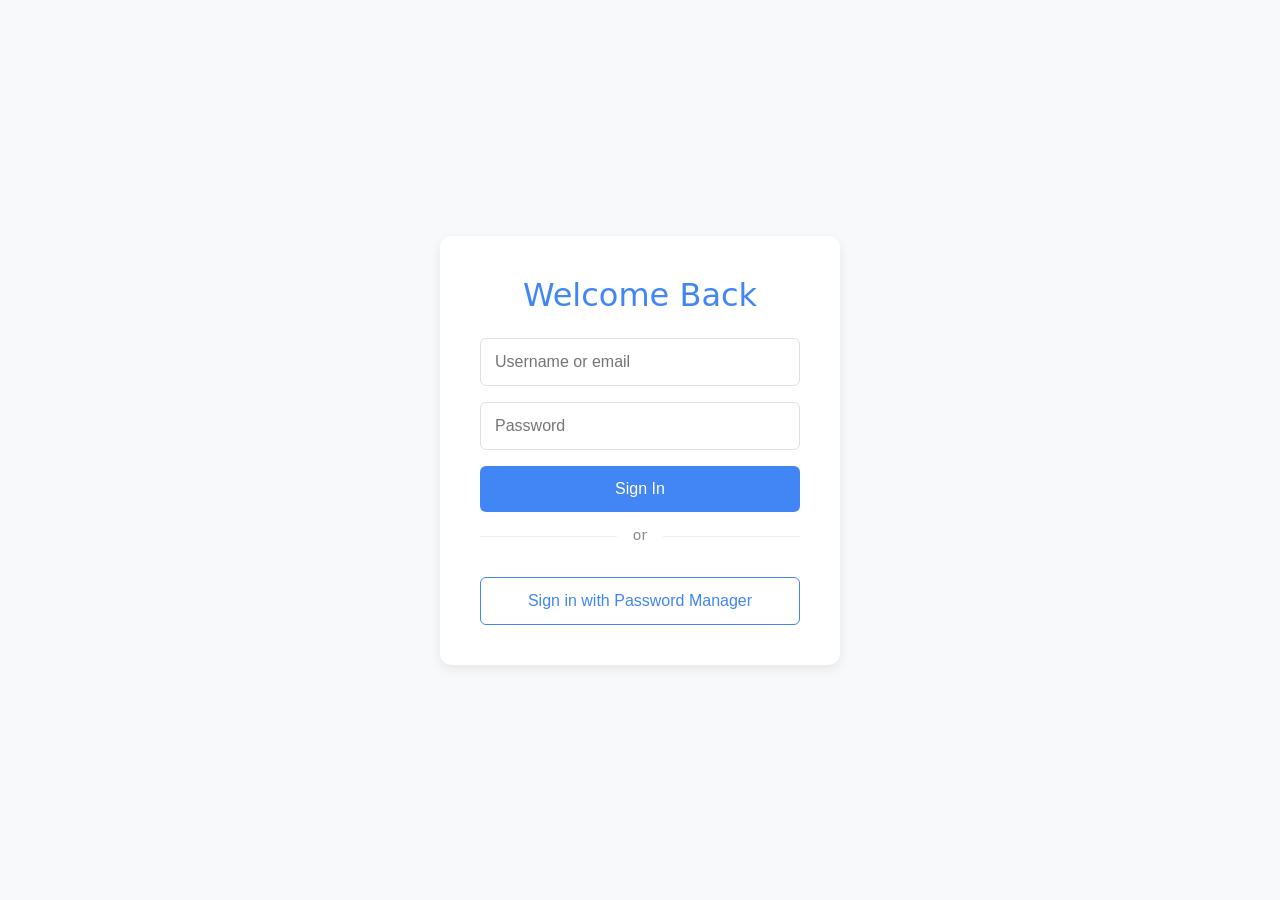
==== index.html @ 856369a7 "authenticating with PM creds" ====
<!DOCTYPE html>
<html lang="en">
<head>
  <meta charset="UTF-8">
  <meta name="viewport" content="width=device-width, initial-scale=1.0">
  <title>Secure Login</title>
  <link rel="stylesheet" href="demo.css">
</head>
<body>
  <div class="login-card">
    <h1>Welcome Back</h1>
    <div id="credentialSelector"></div>
    
    <form id="loginForm">
      <input type="text" id="username" placeholder="Username or email" required>
      <input type="password" id="password" placeholder="Password" required>
      <button type="submit" class="btn btn-primary">Sign In</button>
    </form>
    
    <div class="divider"></div>
    
    <button id="pmSignIn" class="btn btn-secondary" disabled>
      Sign in with Password Manager
    </button>
  </div>

  <script src="demo.js"></script>
</body>
</html>
---- demo.css ----
:root {
    --primary: #4285f4;
    --secondary: #34a853;
    --disabled: #e0e0e0;
    --text: #333333;
    --border: #e0e0e0;
  }
  
  body {
    font-family: 'Segoe UI', system-ui, sans-serif;
    display: grid;
    place-items: center;
    min-height: 100vh;
    margin: 0;
    background: #f8f9fa;
  }
  
  .login-card {
    width: 320px;
    padding: 2.5rem;
    background: white;
    border-radius: 12px;
    box-shadow: 0 4px 12px rgba(0, 0, 0, 0.08);
  }
  
  h1 {
    margin: 0 0 1.5rem;
    color: var(--primary);
    font-weight: 500;
    text-align: center;
  }
  
  input {
    width: 100%;
    padding: 0.875rem;
    margin-bottom: 1rem;
    border: 1px solid var(--border);
    border-radius: 6px;
    font-size: 1rem;
    box-sizing: border-box;
  }
  
  .btn {
    width: 100%;
    padding: 0.875rem;
    border: none;
    border-radius: 6px;
    font-size: 1rem;
    font-weight: 500;
    cursor: pointer;
    transition: all 0.2s ease;
  }
  
  .btn-primary {
    background: var(--primary);
    color: white;
  }
  
  .btn-primary:hover {
    background: #3367d6;
    transform: translateY(-1px);
  }
  
  .btn-secondary {
    background: white;
    color: var(--primary);
    border: 1px solid var(--primary);
    margin-top: 1rem;
  }
  
  .btn-secondary:hover {
    background: #f0f5ff;
  }
  
  .btn-secondary:disabled {
    background: white;
    color: var(--disabled);
    border-color: var(--disabled);
    cursor: not-allowed;
    transform: none;
  }
  
  .divider {
    margin: 1.5rem 0;
    border-top: 1px solid #eee;
    position: relative;
  }
  
  .divider::after {
    content: "or";
    position: absolute;
    top: -10px;
    left: 50%;
    transform: translateX(-50%);
    background: white;
    padding: 0 1rem;
    color: #888;
    font-size: 0.875rem;
  }
  
  .credential-selector {
    width: 100%;
    margin-bottom: 1rem;
  }
  
  .credential-dropdown {
    width: 100%;
    padding: 0.875rem;
    border: 1px solid var(--border);
    border-radius: 6px;
    font-size: 1rem;
    background-color: white;
    appearance: none;
    background-image: url("data:image/svg+xml;charset=UTF-8,%3csvg xmlns='http://www.w3.org/2000/svg' viewBox='0 0 24 24' fill='none' stroke='currentColor' stroke-width='2' stroke-linecap='round' stroke-linejoin='round'%3e%3cpolyline points='6 9 12 15 18 9'%3e%3c/polyline%3e%3c/svg%3e");
    background-repeat: no-repeat;
    background-position: right 0.75rem center;
    background-size: 1rem;
  }
  
  .credential-dropdown:focus {
    outline: none;
    border-color: var(--primary);
    box-shadow: 0 0 0 2px rgba(66, 133, 244, 0.2);
  }
  
  .credential-selector + .divider,
  .credential-selector ~ #pmSignIn {
    display: none;
  }
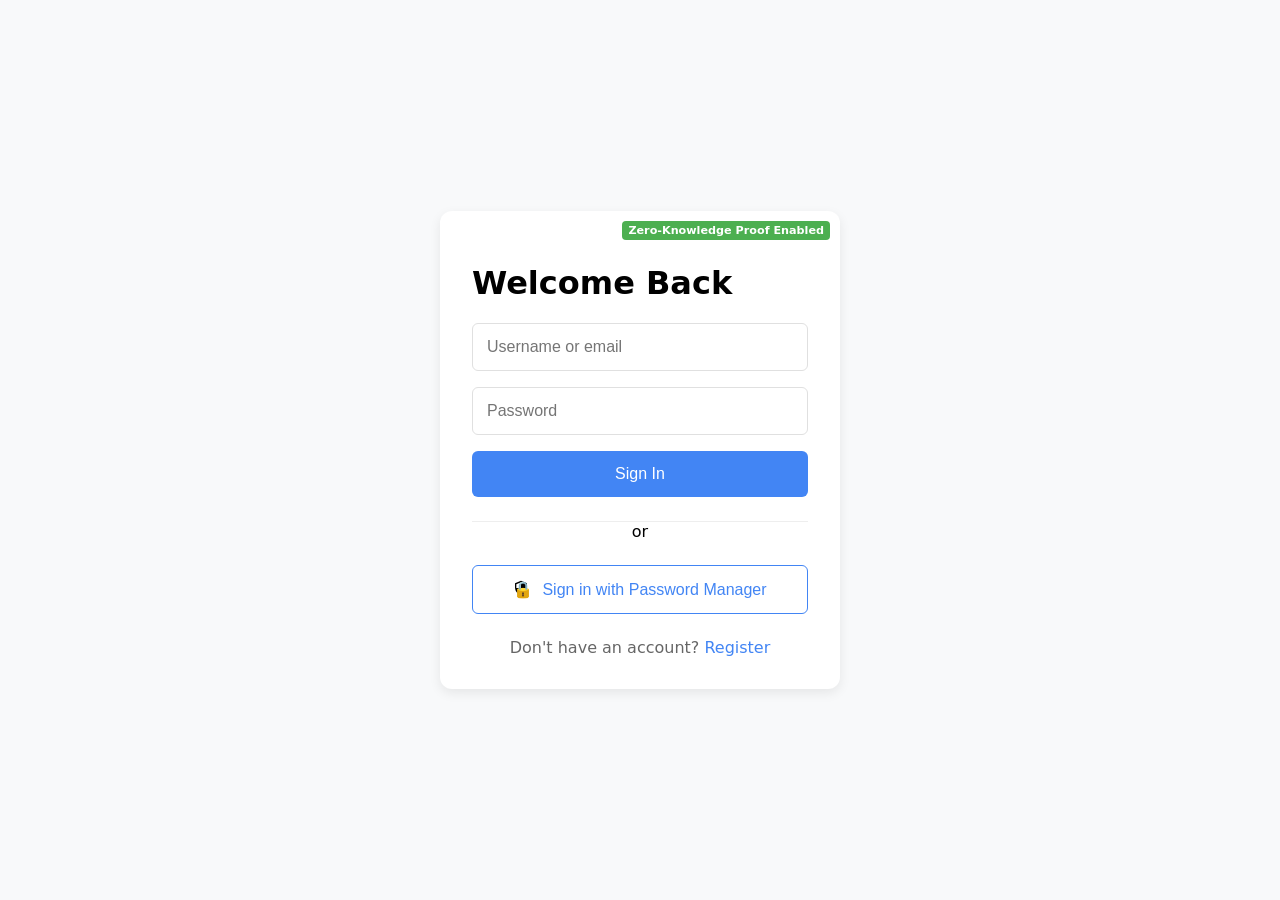
==== commit e1b98658: "zkp auth" ====
--- a/index.html
+++ b/index.html
@@ -1,29 +1,67 @@
 <!DOCTYPE html>
 <html lang="en">
+
 <head>
-  <meta charset="UTF-8">
-  <meta name="viewport" content="width=device-width, initial-scale=1.0">
-  <title>Secure Login</title>
-  <link rel="stylesheet" href="demo.css">
+    <meta charset="UTF-8">
+    <meta name="viewport" content="width=device-width, initial-scale=1.0">
+    <title>Secure Login with ZKP</title>
+    <link rel="stylesheet" href="styles/main.css">
 </head>
+
 <body>
-  <div class="login-card">
-    <h1>Welcome Back</h1>
-    <div id="credentialSelector"></div>
-    
-    <form id="loginForm">
-      <input type="text" id="username" placeholder="Username or email" required>
-      <input type="password" id="password" placeholder="Password" required>
-      <button type="submit" class="btn btn-primary">Sign In</button>
-    </form>
-    
-    <div class="divider"></div>
-    
-    <button id="pmSignIn" class="btn btn-secondary" disabled>
-      Sign in with Password Manager
-    </button>
-  </div>
+    <div class="auth-container">
+        <!-- Login Card (Default View) -->
+        <div id="loginCard" class="auth-card active">
+            <div class="zkp-badge">Zero-Knowledge Proof Enabled</div>
+            <h1>Welcome Back</h1>
 
-  <script src="demo.js"></script>
+            <div id="credentialSelector" class="credential-selector-container"></div>
+
+            <form id="loginForm" class="auth-form">
+                <input type="text" id="username" placeholder="Username or email" required>
+                <input type="password" id="password" placeholder="Password" required>
+                <button type="submit" class="btn btn-primary">Sign In</button>
+            </form>
+
+            <div class="divider">or</div>
+
+            <button id="pmSignIn" class="btn btn-secondary" disabled>
+                <span class="pm-icon"></span>
+                Sign in with Password Manager
+            </button>
+
+            <div class="auth-footer">
+                Don't have an account? <a href="#" id="showRegister">Register</a>
+            </div>
+
+            <div id="zkpLoading" class="zkp-loading">Verifying with Zero-Knowledge Proof...</div>
+            <div id="errorDisplay" class="error-message"></div>
+        </div>
+
+        <!-- Registration Card (Hidden by default) -->
+        <div id="registerCard" class="auth-card">
+            <h1>Create Account</h1>
+
+            <form id="registerForm" class="auth-form">
+                <input type="text" id="regUsername" placeholder="Username" required>
+                <input type="email" id="regEmail" placeholder="Email" required>
+                <input type="password" id="regPassword" placeholder="Password" required>
+                <input type="password" id="regConfirmPassword" placeholder="Confirm Password" required>
+                <button type="submit" class="btn btn-primary">Register</button>
+            </form>
+
+            <div class="auth-footer">
+                Already have an account? <a href="#" id="showLogin">Sign In</a>
+            </div>
+
+            <div id="regLoading" class="zkp-loading">Creating secure account...</div>
+            <div id="regError" class="error-message"></div>
+        </div>
+    </div>
+
+    <script src="scripts/passwordmanager.js" type="module"></script>
+    <script src="scripts/zkp.js" type="module"></script>
+    <script src="scripts/auth.js" type="module"></script>
 </body>
+
 </html>
--- a/styles/main.css
+++ b/styles/main.css
@@ -0,0 +1,260 @@
+:root {
+    --primary: #4285f4;
+    --primary-dark: #3367d6;
+    --secondary: #34a853;
+    --disabled: #e0e0e0;
+    --text: #333333;
+    --border: #e0e0e0;
+    --success: #4CAF50;
+}
+
+body {
+    font-family: 'Segoe UI', system-ui, sans-serif;
+    display: grid;
+    place-items: center;
+    min-height: 100vh;
+    margin: 0;
+    background: #f8f9fa;
+}
+
+.login-card {
+    position: relative;
+    width: 320px;
+    padding: 2.5rem;
+    background: white;
+    border-radius: 12px;
+    box-shadow: 0 4px 12px rgba(0, 0, 0, 0.08);
+}
+
+.zkp-badge {
+    position: absolute;
+    top: 10px;
+    right: 10px;
+    background: var(--success);
+    color: white;
+    padding: 3px 6px;
+    border-radius: 4px;
+    font-size: 0.7em;
+    font-weight: bold;
+}
+
+.auth-form {
+    display: flex;
+    flex-direction: column;
+    gap: 1rem;
+}
+
+input {
+    width: 100%;
+    padding: 0.875rem;
+    border: 1px solid var(--border);
+    border-radius: 6px;
+    font-size: 1rem;
+    box-sizing: border-box;
+}
+
+.btn {
+    width: 100%;
+    padding: 0.875rem;
+    border: none;
+    border-radius: 6px;
+    font-size: 1rem;
+    font-weight: 500;
+    cursor: pointer;
+    transition: all 0.2s ease;
+    display: flex;
+    align-items: center;
+    justify-content: center;
+    gap: 0.5rem;
+}
+
+.btn-primary {
+    background: var(--primary);
+    color: white;
+}
+
+.btn-primary:hover {
+    background: var(--primary-dark);
+    transform: translateY(-1px);
+}
+
+.btn-secondary {
+    background: white;
+    color: var(--primary);
+    border: 1px solid var(--primary);
+}
+
+.btn-secondary:hover:not(:disabled) {
+    background: #f0f5ff;
+}
+
+.btn-secondary:disabled {
+    background: white;
+    color: var(--disabled);
+    border-color: var(--disabled);
+    cursor: not-allowed;
+}
+
+/* Add these new styles to your existing CSS */
+.auth-container {
+    position: relative;
+    width: 100%;
+    max-width: 400px;
+    margin: 0 auto;
+}
+
+.auth-card {
+    display: none;
+    background: white;
+    padding: 2rem;
+    border-radius: 12px;
+    box-shadow: 0 4px 12px rgba(0, 0, 0, 0.08);
+}
+
+.auth-card.active {
+    display: block;
+}
+
+.auth-footer {
+    margin-top: 1.5rem;
+    text-align: center;
+    color: #666;
+}
+
+.auth-footer a {
+    color: var(--primary);
+    text-decoration: none;
+    font-weight: 500;
+}
+
+.auth-footer a:hover {
+    text-decoration: underline;
+}
+
+/* Update existing styles for consistency */
+.zkp-loading,
+#regLoading {
+    display: none;
+    background: rgba(66, 133, 244, 0.9);
+    color: white;
+    padding: 12px;
+    text-align: center;
+    margin-top: 1rem;
+    border-radius: 4px;
+}
+
+.error-message,
+#regError {
+    display: none;
+    color: #d32f2f;
+    margin-top: 1rem;
+    padding: 0.75rem;
+    border: 1px solid #d32f2f;
+    border-radius: 4px;
+    background: rgba(211, 47, 47, 0.05);
+}
+
+.pm-icon::before {
+    content: "";
+    display: inline-block;
+    width: 16px;
+    height: 16px;
+    background-image: url('data:image/svg+xml;utf8,<svg xmlns="http://www.w3.org/2000/svg" viewBox="0 0 24 24" fill="currentColor"><path d="M12 1L3 5v6c0 5.55 3.84 10.74 9 12 5.16-1.26 9-6.45 9-12V5l-9-4zm0 10.99h7c-.53 4.12-3.28 7.79-7 8.94V12H5V6.3l7-3.11V11.99z"/></svg>');
+}
+
+.divider {
+    margin: 1.5rem 0;
+    border-top: 1px solid #eee;
+    position: relative;
+    text-align: center;
+}
+
+.divider::after {
+    content: attr(data-text);
+    position: absolute;
+    top: -10px;
+    left: 50%;
+    transform: translateX(-50%);
+    background: white;
+    padding: 0 1rem;
+    color: #888;
+    font-size: 0.875rem;
+}
+
+.credential-selector-container {
+    margin-bottom: 1rem;
+}
+
+.credential-selector {
+    width: 100%;
+    padding: 0.875rem;
+    border: 1px solid var(--border);
+    border-radius: 6px;
+    font-size: 1rem;
+    appearance: none;
+    background-image: url("data:image/svg+xml;charset=UTF-8,%3csvg xmlns='http://www.w3.org/2000/svg' viewBox='0 0 24 24' fill='none' stroke='currentColor' stroke-width='2' stroke-linecap='round' stroke-linejoin='round'%3e%3cpolyline points='6 9 12 15 18 9'%3e%3c/polyline%3e%3c/svg%3e");
+    background-repeat: no-repeat;
+    background-position: right 0.75rem center;
+    background-size: 1rem;
+}
+
+.zkp-loading {
+    display: none;
+    position: fixed;
+    top: 0;
+    left: 0;
+    right: 0;
+    background: rgba(66, 133, 244, 0.9);
+    color: white;
+    padding: 12px;
+    text-align: center;
+    font-weight: 500;
+    z-index: 1000;
+}
+
+:root {
+    --primary: #4285f4;
+    --error: #d32f2f;
+}
+
+.login-card {
+    position: relative;
+}
+
+#errorDisplay {
+    display: none;
+    color: var(--error);
+    margin-top: 1rem;
+    padding: 0.5rem;
+    border: 1px solid var(--error);
+    border-radius: 4px;
+}
+
+.zkp-loading {
+    display: none;
+    background: rgba(66, 133, 244, 0.9);
+    color: white;
+    padding: 12px;
+    text-align: center;
+    margin-top: 1rem;
+    border-radius: 4px;
+}
+
+.error-message {
+    color: #d32f2f;
+    margin-top: 1rem;
+    padding: 0.5rem;
+    border: 1px solid #d32f2f;
+    border-radius: 4px;
+    display: none;
+}
+
+.btn-secondary:disabled {
+    opacity: 0.6;
+    cursor: not-allowed;
+}
+
+.pm-icon::before {
+    content: "🔒";
+    margin-right: 5px;
+}
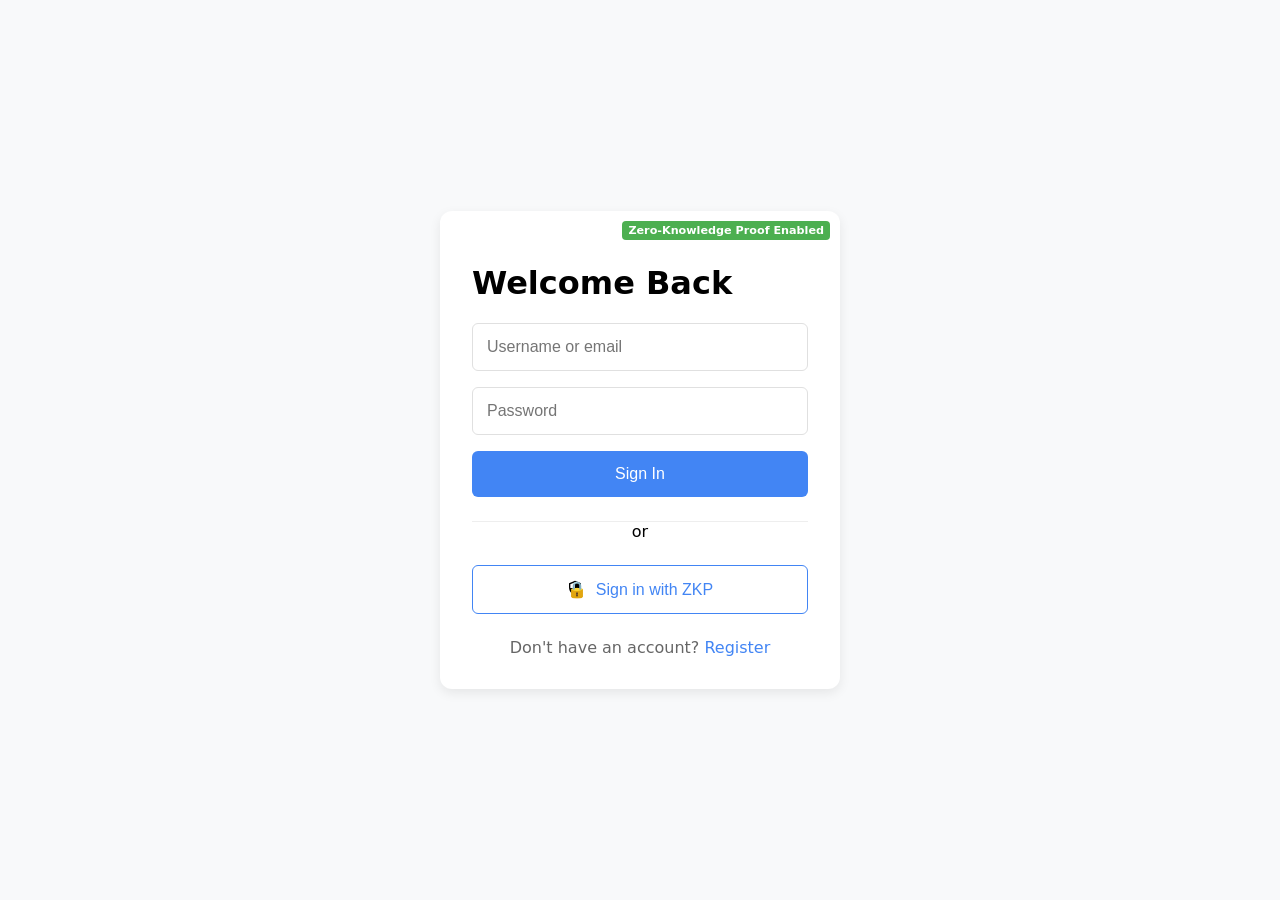
==== commit be8faad5: "various debugs" ====
--- a/index.html
+++ b/index.html
@@ -27,7 +27,7 @@
 
             <button id="pmSignIn" class="btn btn-secondary" disabled>
                 <span class="pm-icon"></span>
-                Sign in with Password Manager
+                Sign in with ZKP
             </button>
 
             <div class="auth-footer">
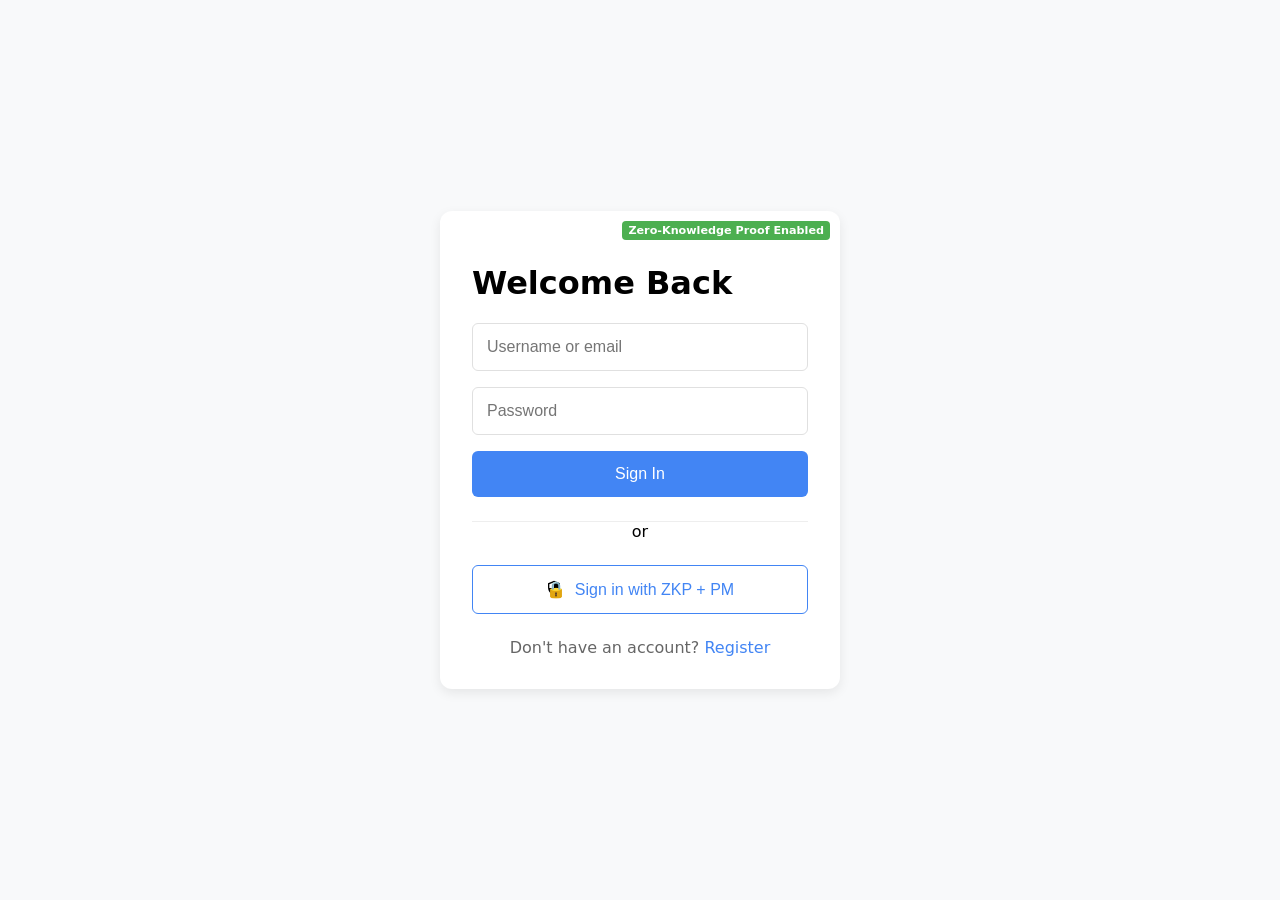
==== commit a661eef0: "pm" ====
--- a/index.html
+++ b/index.html
@@ -27,7 +27,7 @@
 
             <button id="pmSignIn" class="btn btn-secondary" disabled>
                 <span class="pm-icon"></span>
-                Sign in with ZKP
+                Sign in with ZKP + PM
             </button>
 
             <div class="auth-footer">
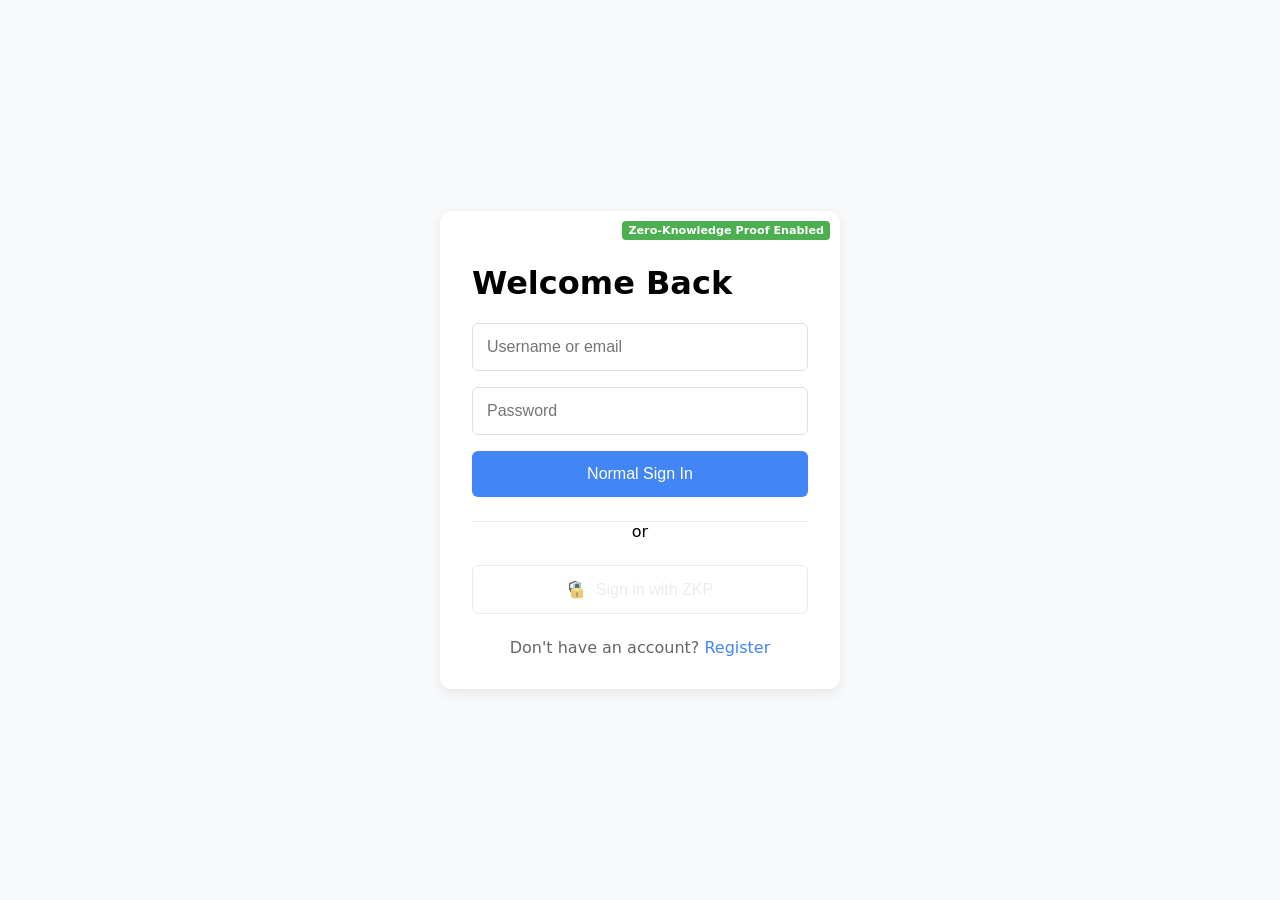
==== commit ded4a35f: "mm" ====
--- a/index.html
+++ b/index.html
@@ -20,14 +20,14 @@
             <form id="loginForm" class="auth-form">
                 <input type="text" id="username" placeholder="Username or email" required>
                 <input type="password" id="password" placeholder="Password" required>
-                <button type="submit" class="btn btn-primary">Sign In</button>
+                <button type="submit" class="btn btn-primary">Normal Sign In</button>
             </form>
 
             <div class="divider">or</div>
 
             <button id="pmSignIn" class="btn btn-secondary" disabled>
                 <span class="pm-icon"></span>
-                Sign in with ZKP + PM
+                Sign in with ZKP
             </button>
 
             <div class="auth-footer">
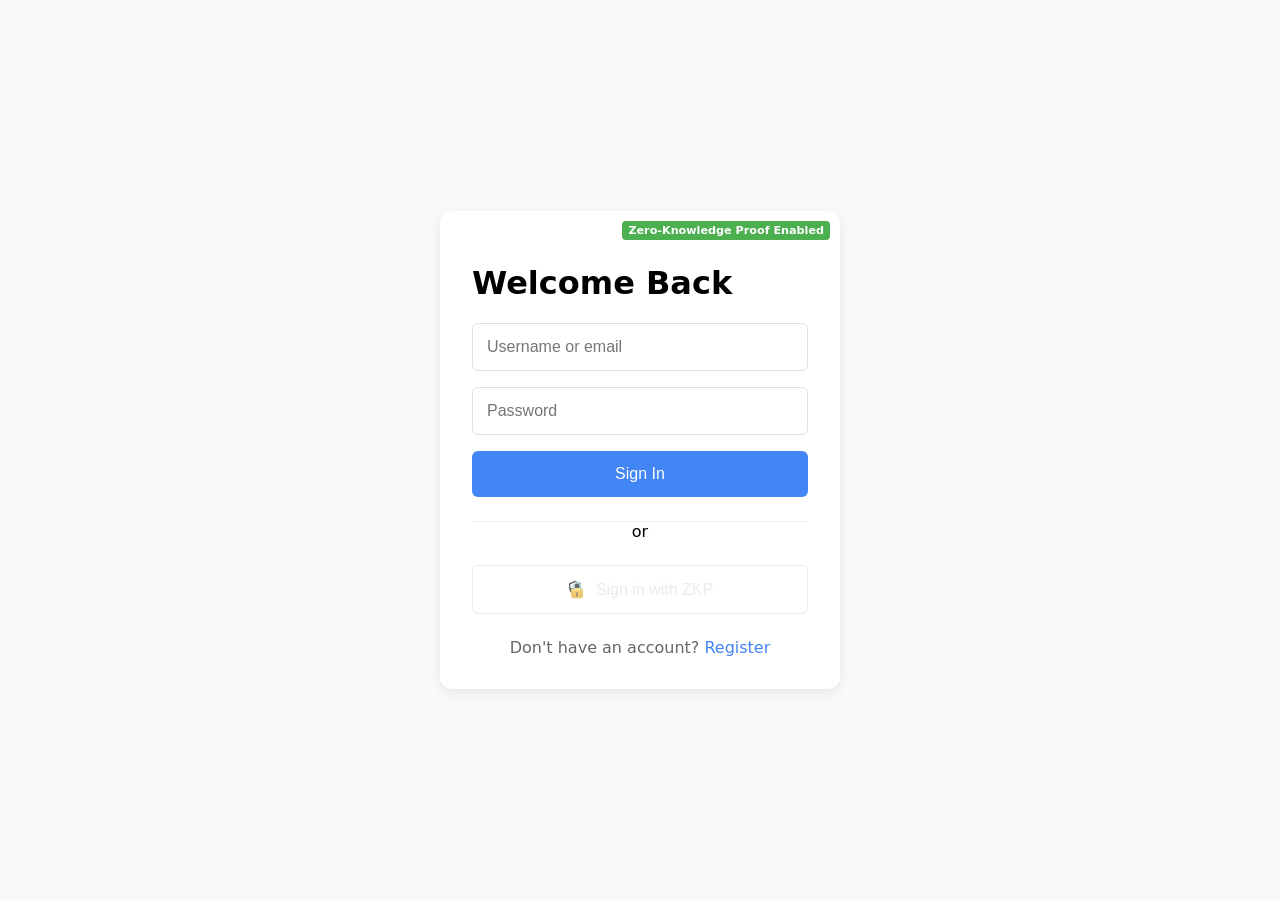
==== commit e55d6d16: "gr" ====
--- a/index.html
+++ b/index.html
@@ -20,7 +20,7 @@
             <form id="loginForm" class="auth-form">
                 <input type="text" id="username" placeholder="Username or email" required>
                 <input type="password" id="password" placeholder="Password" required>
-                <button type="submit" class="btn btn-primary">Normal Sign In</button>
+                <button type="submit" class="btn btn-primary">Sign In</button>
             </form>
 
             <div class="divider">or</div>
